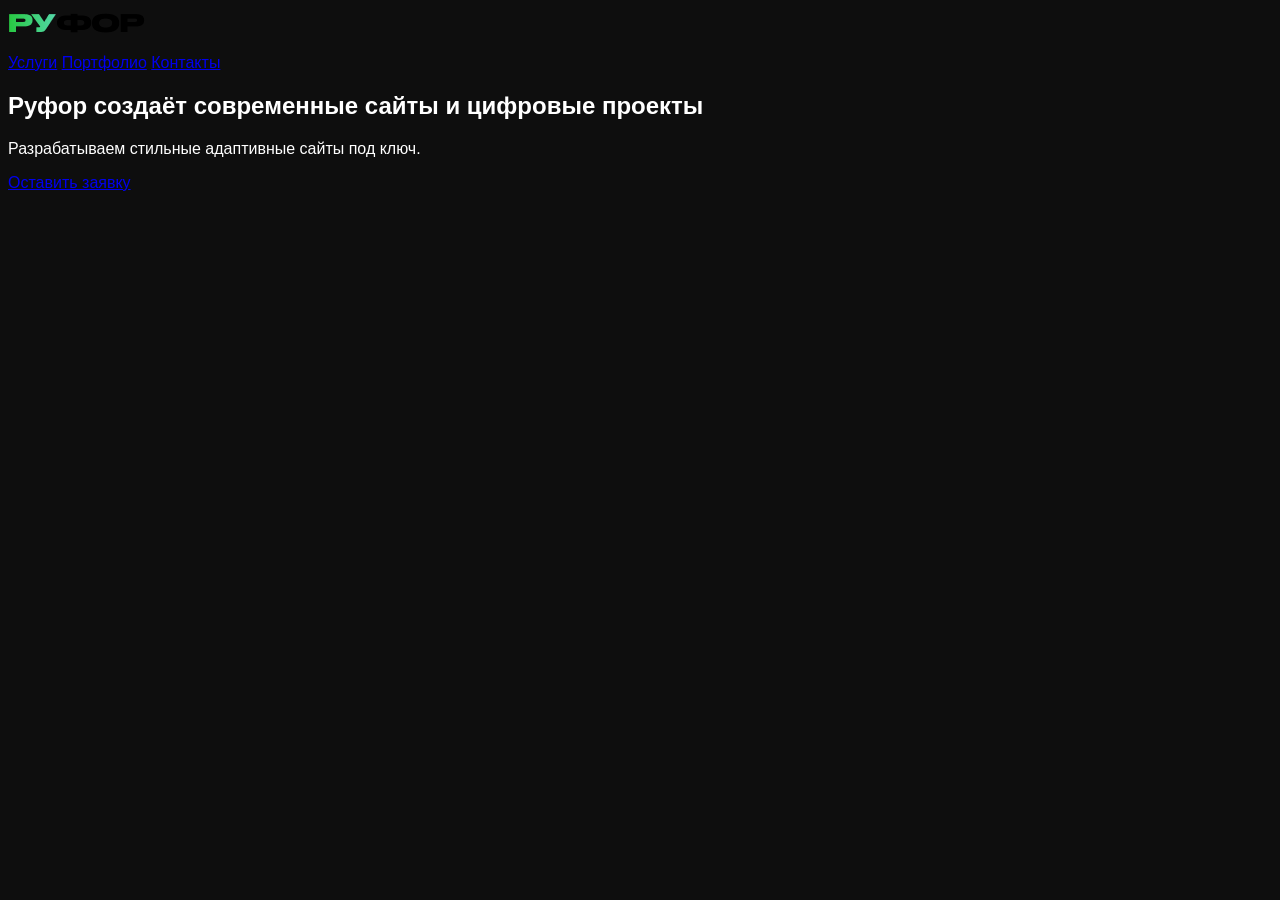
==== index.html @ 761af9a2 "Add files via upload" ====
<!DOCTYPE html>
<html lang="ru">
<head>
    <meta charset="UTF-8">
    <meta name="viewport" content="width=device-width, initial-scale=1.0">
    <title>Руфор — Создание сайтов и проектов</title>
    <link rel="stylesheet" href="styles.css">
</head>
<body>
<header class="header">
    <div class="container header-content">
        <img src="img/logo.png" alt="Logo" class="logo">
        <nav class="nav">
            <a href="#services">Услуги</a>
            <a href="#portfolio">Портфолио</a>
            <a href="#contact">Контакты</a>
        </nav>
    </div>
</header>
<section class="hero">
    <div class="container">
        <h1>Руфор создаёт современные сайты и цифровые проекты</h1>
        <p>Разрабатываем стильные адаптивные сайты под ключ.</p>
        <a href="#contact" class="btn">Оставить заявку</a>
    </div>
</section>
</body>
</html>
---- styles.css ----
body{background:#0e0e0e;color:#fff;font-family:Inter,sans-serif;}
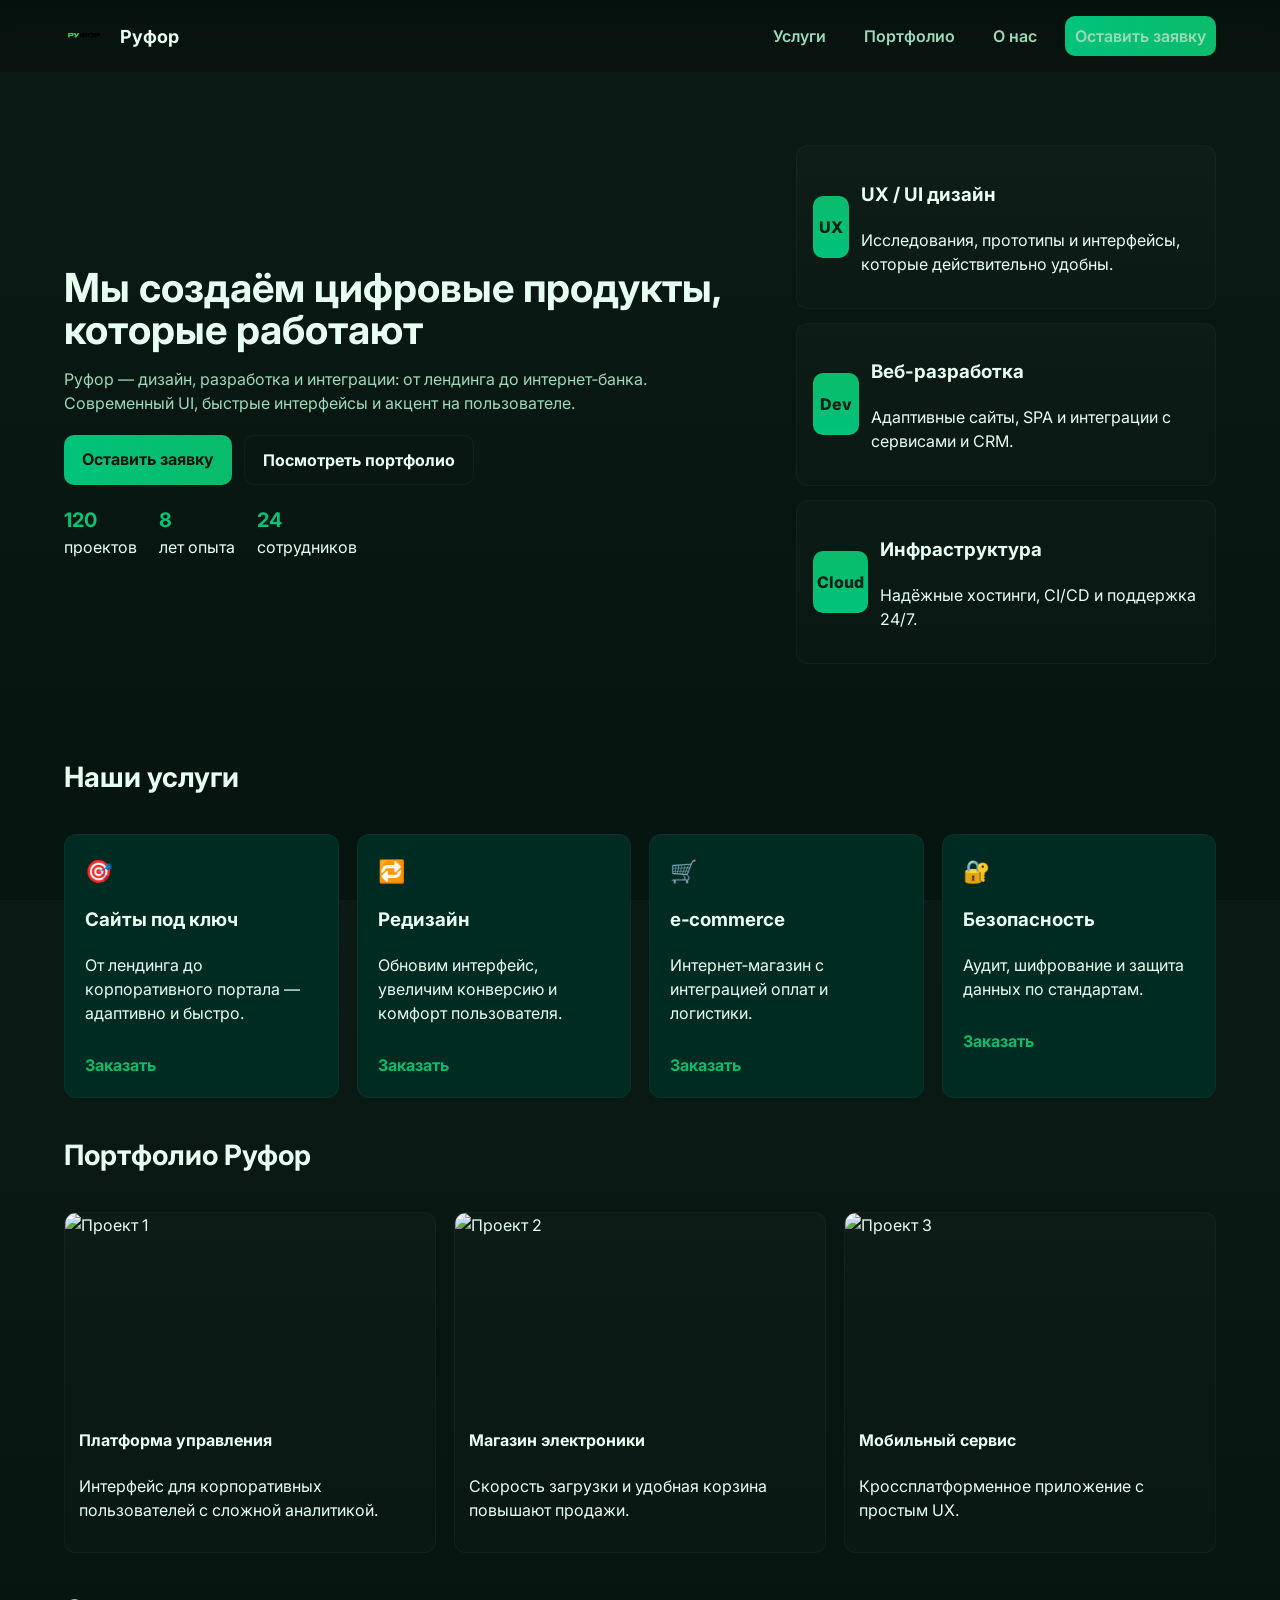
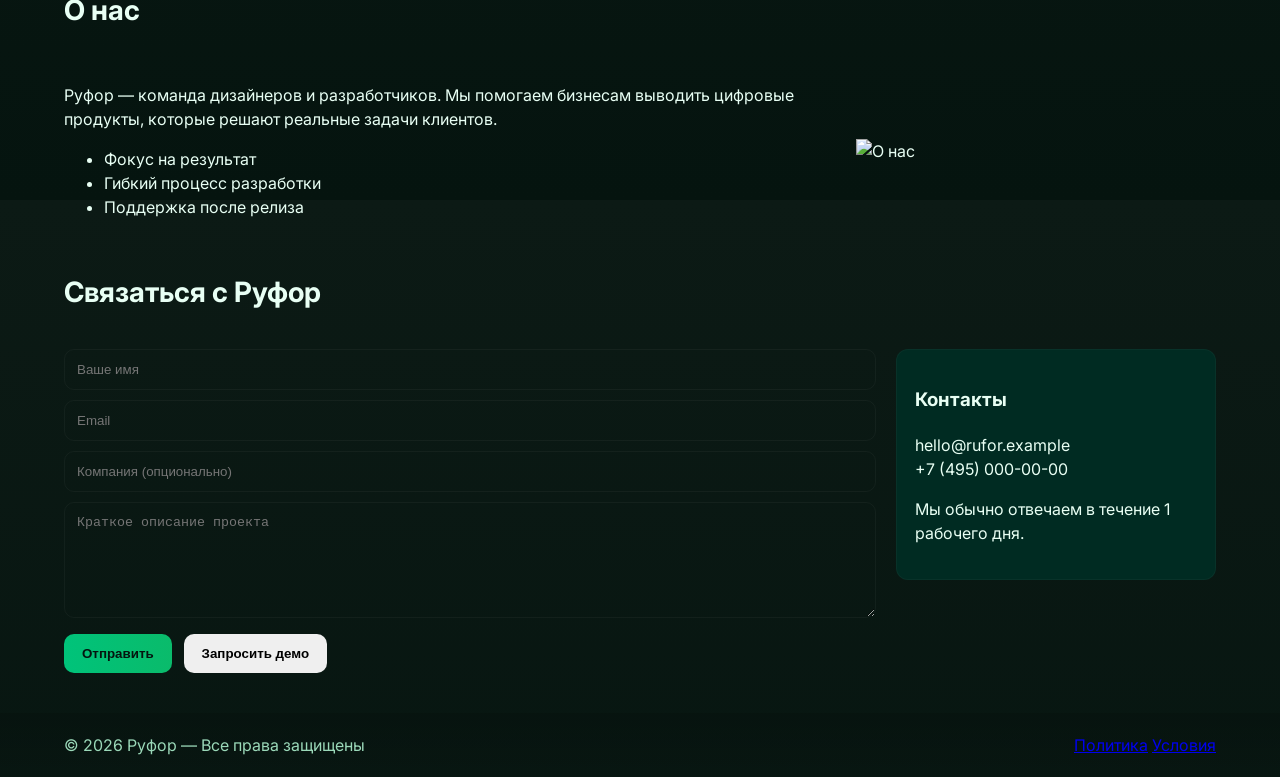
==== commit aa0a590b: "Add files via upload" ====
--- a/index.html
+++ b/index.html
@@ -1,28 +1,197 @@
 <!DOCTYPE html>
 <html lang="ru">
 <head>
-    <meta charset="UTF-8">
-    <meta name="viewport" content="width=device-width, initial-scale=1.0">
-    <title>Руфор — Создание сайтов и проектов</title>
-    <link rel="stylesheet" href="styles.css">
+  <meta charset="utf-8" />
+  <meta name="viewport" content="width=device-width,initial-scale=1" />
+  <title>Руфор — Создание сайтов и цифровых проектов</title>
+
+  <link rel="preconnect" href="https://fonts.gstatic.com" crossorigin>
+  <link href="https://fonts.googleapis.com/css2?family=Inter:wght@300;400;600;700;800&display=swap" rel="stylesheet">
+  <link rel="stylesheet" href="styles.css">
 </head>
 <body>
-<header class="header">
-    <div class="container header-content">
-        <img src="img/logo.png" alt="Logo" class="logo">
-        <nav class="nav">
-            <a href="#services">Услуги</a>
-            <a href="#portfolio">Портфолио</a>
-            <a href="#contact">Контакты</a>
-        </nav>
+  <header class="site-header">
+    <div class="container header-inner">
+      <a class="brand" href="#">
+        <img src="img/logo.svg" alt="Руфор" class="brand-logo">
+        <span class="brand-name">Руфор</span>
+      </a>
+
+      <nav class="nav" id="nav">
+        <a href="#services">Услуги</a>
+        <a href="#portfolio">Портфолио</a>
+        <a href="#about">О нас</a>
+        <a href="#contact" class="nav-cta">Оставить заявку</a>
+      </nav>
+
+      <button class="hamburger" id="hamburger" aria-label="Открыть меню">
+        <span></span><span></span><span></span>
+      </button>
     </div>
-</header>
-<section class="hero">
-    <div class="container">
-        <h1>Руфор создаёт современные сайты и цифровые проекты</h1>
-        <p>Разрабатываем стильные адаптивные сайты под ключ.</p>
-        <a href="#contact" class="btn">Оставить заявку</a>
+  </header>
+
+  <main>
+    <section class="hero">
+      <div class="container hero-grid">
+        <div class="hero-text">
+          <h1>Мы создаём цифровые продукты, которые работают</h1>
+          <p>Руфор — дизайн, разработка и интеграции: от лендинга до интернет‑банка. Современный UI, быстрые интерфейсы и акцент на пользователе.</p>
+          <div class="hero-actions">
+            <a href="#contact" class="btn btn-primary">Оставить заявку</a>
+            <a href="#portfolio" class="btn btn-secondary">Посмотреть портфолио</a>
+          </div>
+
+          <ul class="hero-stats" aria-hidden="true">
+            <li><strong class="stat-num" data-target="120">0</strong><span>проектов</span></li>
+            <li><strong class="stat-num" data-target="8">0</strong><span>лет опыта</span></li>
+            <li><strong class="stat-num" data-target="24">0</strong><span>сотрудников</span></li>
+          </ul>
+        </div>
+
+        <div class="hero-cards">
+          <div class="card card-elevate reveal">
+            <div class="card-media">UX</div>
+            <div class="card-body">
+              <h3>UX / UI дизайн</h3>
+              <p>Исследования, прототипы и интерфейсы, которые действительно удобны.</p>
+            </div>
+          </div>
+
+          <div class="card card-elevate reveal">
+            <div class="card-media">Dev</div>
+            <div class="card-body">
+              <h3>Веб-разработка</h3>
+              <p>Адаптивные сайты, SPA и интеграции с сервисами и CRM.</p>
+            </div>
+          </div>
+
+          <div class="card card-elevate reveal">
+            <div class="card-media">Cloud</div>
+            <div class="card-body">
+              <h3>Инфраструктура</h3>
+              <p>Надёжные хостинги, CI/CD и поддержка 24/7.</p>
+            </div>
+          </div>
+        </div>
+      </div>
+    </section>
+
+    <section id="services" class="services container">
+      <h2 class="section-title">Наши услуги</h2>
+      <div class="services-grid">
+        <article class="feature-card reveal">
+          <div class="feature-icon">🎯</div>
+          <h3>Сайты под ключ</h3>
+          <p>От лендинга до корпоративного портала — адаптивно и быстро.</p>
+          <a class="link-more" href="#contact">Заказать</a>
+        </article>
+
+        <article class="feature-card reveal">
+          <div class="feature-icon">🔁</div>
+          <h3>Редизайн</h3>
+          <p>Обновим интерфейс, увеличим конверсию и комфорт пользователя.</p>
+          <a class="link-more" href="#contact">Заказать</a>
+        </article>
+
+        <article class="feature-card reveal">
+          <div class="feature-icon">🛒</div>
+          <h3>e‑commerce</h3>
+          <p>Интернет‑магазин с интеграцией оплат и логистики.</p>
+          <a class="link-more" href="#contact">Заказать</a>
+        </article>
+
+        <article class="feature-card reveal">
+          <div class="feature-icon">🔐</div>
+          <h3>Безопасность</h3>
+          <p>Аудит, шифрование и защита данных по стандартам.</p>
+          <a class="link-more" href="#contact">Заказать</a>
+        </article>
+      </div>
+    </section>
+
+    <section id="portfolio" class="portfolio container">
+      <h2 class="section-title">Портфолио Руфор</h2>
+      <div class="portfolio-grid">
+        <div class="portfolio-item reveal">
+          <img src="img/portfolio-1.svg" alt="Проект 1">
+          <div class="portfolio-info">
+            <h4>Платформа управления</h4>
+            <p>Интерфейс для корпоративных пользователей с сложной аналитикой.</p>
+          </div>
+        </div>
+
+        <div class="portfolio-item reveal">
+          <img src="img/portfolio-2.svg" alt="Проект 2">
+          <div class="portfolio-info">
+            <h4>Магазин электроники</h4>
+            <p>Скорость загрузки и удобная корзина повышают продажи.</p>
+          </div>
+        </div>
+
+        <div class="portfolio-item reveal">
+          <img src="img/portfolio-3.svg" alt="Проект 3">
+          <div class="portfolio-info">
+            <h4>Мобильный сервис</h4>
+            <p>Кроссплатформенное приложение с простым UX.</p>
+          </div>
+        </div>
+      </div>
+    </section>
+
+    <section id="about" class="about container">
+      <h2 class="section-title">О нас</h2>
+      <div class="about-grid">
+        <div class="about-text reveal">
+          <p>Руфор — команда дизайнеров и разработчиков. Мы помогаем бизнесам выводить цифровые продукты, которые решают реальные задачи клиентов.</p>
+          <ul>
+            <li>Фокус на результат</li>
+            <li>Гибкий процесс разработки</li>
+            <li>Поддержка после релиза</li>
+          </ul>
+        </div>
+        <div class="about-visual reveal">
+          <img src="img/about-visual.svg" alt="О нас">
+        </div>
+      </div>
+    </section>
+
+    <section id="contact" class="contact container">
+      <h2 class="section-title">Связаться с Руфор</h2>
+      <div class="contact-grid">
+        <form class="contact-form" id="contactForm">
+          <div class="row">
+            <input type="text" name="name" placeholder="Ваше имя" required>
+            <input type="email" name="email" placeholder="Email" required>
+          </div>
+          <input type="text" name="company" placeholder="Компания (опционально)">
+          <textarea name="message" rows="6" placeholder="Краткое описание проекта"></textarea>
+          <div class="form-actions">
+            <button class="btn btn-primary" type="submit">Отправить</button>
+            <button class="btn btn-ghost" type="button" id="demoBtn">Запросить демо</button>
+          </div>
+        </form>
+
+        <aside class="contact-aside reveal">
+          <h3>Контакты</h3>
+          <p>hello@rufor.example<br>+7 (495) 000-00-00</p>
+          <p class="muted">Мы обычно отвечаем в течение 1 рабочего дня.</p>
+        </aside>
+      </div>
+    </section>
+  </main>
+
+  <footer class="site-footer">
+    <div class="container footer-inner">
+      <div>© <span id="year"></span> Руфор — Все права защищены</div>
+      <div class="footer-links">
+        <a href="#privacy">Политика</a>
+        <a href="#terms">Условия</a>
+      </div>
     </div>
-</section>
+  </footer>
+
+  <div id="toast" class="toast" aria-live="polite"></div>
+
+  <script src="script.js"></script>
 </body>
-</html>+</html>
--- a/styles.css
+++ b/styles.css
@@ -1 +1,133 @@
-body{background:#0e0e0e;color:#fff;font-family:Inter,sans-serif;}+:root{
+  --bg:#0c1a15;
+  --panel:#002b22;
+  --accent-1:#00c37a;
+  --accent-2:#0abb6b;
+  --glass: rgba(255,255,255,0.04);
+  --muted:#9bd9b9;
+  --text:#e8fff4;
+  --radius:14px;
+  --container:1200px;
+}
+
+*{box-sizing:border-box}
+html,body{height:100%}
+body{
+  margin:0;
+  font-family:Inter,system-ui,-apple-system,"Segoe UI",Roboto,"Helvetica Neue",Arial;
+  background: linear-gradient(180deg,var(--bg) 0%, #05140f 100%);
+  color:var(--text);
+  -webkit-font-smoothing:antialiased;
+  -moz-osx-font-smoothing:grayscale;
+  line-height:1.5;
+}
+
+.container{
+  width:90%;
+  max-width:var(--container);
+  margin:0 auto;
+}
+
+/* Header */
+.site-header{
+  position:sticky;
+  top:0;
+  z-index:60;
+  backdrop-filter: blur(6px);
+  background: linear-gradient(180deg, rgba(2,13,9,0.6), rgba(0,0,0,0.2));
+  border-bottom:1px solid rgba(255,255,255,0.03);
+}
+.header-inner{
+  display:flex;
+  align-items:center;
+  justify-content:space-between;
+  padding:14px 0;
+}
+.brand{display:flex;align-items:center;gap:12px;text-decoration:none;color:var(--text)}
+.brand-logo{width:44px;height:44px}
+.brand-name{font-weight:700;font-size:18px}
+
+/* Nav */
+.nav{display:flex;gap:18px;align-items:center}
+.nav a{color:var(--muted);text-decoration:none;font-weight:600;padding:8px 10px;border-radius:10px}
+.nav a:hover{color:var(--text);background:rgba(255,255,255,0.02)}
+.nav-cta{background:linear-gradient(90deg,var(--accent-1),var(--accent-2));color:#05140f;padding:10px 14px;border-radius:10px}
+
+/* Hamburger */
+.hamburger{display:none;background:none;border:0;padding:8px;cursor:pointer}
+.hamburger span{display:block;width:22px;height:2px;background:var(--text);margin:4px 0;border-radius:2px;opacity:0.9}
+
+/* Hero */
+.hero{padding:72px 0 56px}
+.hero-grid{display:grid;grid-template-columns:1fr 420px;gap:40px;align-items:center}
+.hero-text h1{font-size:40px;line-height:1.05;margin-bottom:14px}
+.hero-text p{color:var(--muted);margin-bottom:20px}
+.hero-actions{display:flex;gap:12px;margin-bottom:20px}
+.btn{display:inline-block;padding:12px 18px;border-radius:10px;text-decoration:none;font-weight:700;cursor:pointer;border:0}
+.btn-primary{background:linear-gradient(90deg,var(--accent-1),var(--accent-2));color:#05140f}
+.btn-secondary{background:transparent;color:var(--text);border:1px solid rgba(255,255,255,0.04)}
+
+/* Stats */
+.hero-stats{display:flex;gap:22px;margin-top:20px;list-style:none;padding:0}
+.hero-stats li{display:flex;flex-direction:column;align-items:flex-start}
+.stat-num{font-size:20px;color:var(--accent-1);display:inline-block}
+
+/* Hero cards */
+.hero-cards{display:flex;flex-direction:column;gap:14px}
+.card{background:linear-gradient(180deg, rgba(255,255,255,0.02), rgba(255,255,255,0.01));padding:16px;border-radius:12px;display:flex;gap:12px;align-items:center;border:1px solid rgba(255,255,255,0.03);transform:translateY(0);transition:transform .35s ease, box-shadow .35s}
+.card:hover{transform:translateY(-8px);box-shadow:0 20px 40px rgba(2,8,6,0.6)}
+.card-media{width:62px;height:62px;border-radius:10px;background:linear-gradient(180deg,var(--accent-2),var(--accent-1));display:flex;align-items:center;justify-content:center;font-weight:800;color:#052117}
+
+/* Sections */
+.section-title{font-size:28px;margin:36px 0}
+.services-grid{display:grid;grid-template-columns:repeat(4,1fr);gap:18px}
+.feature-card{background:var(--panel);padding:20px;border-radius:12px;border:1px solid rgba(255,255,255,0.03)}
+.feature-icon{font-size:22px;margin-bottom:8px}
+.link-more{display:inline-block;margin-top:12px;color:var(--accent-2);text-decoration:none;font-weight:700}
+
+/* Portfolio */
+.portfolio-grid{display:grid;grid-template-columns:repeat(3,1fr);gap:18px}
+.portfolio-item{position:relative;background:linear-gradient(180deg, rgba(255,255,255,0.02), rgba(255,255,255,0.01));padding:0;border-radius:12px;overflow:hidden;border:1px solid rgba(255,255,255,0.03)}
+.portfolio-item img{display:block;width:100%;height:180px;object-fit:cover}
+.portfolio-info{padding:14px}
+
+/* About */
+.about-grid{display:grid;grid-template-columns:1fr 360px;gap:24px;align-items:center}
+.about-visual img{width:100%;height:auto}
+
+/* Contact */
+.contact-grid{display:grid;grid-template-columns:1fr 320px;gap:20px;align-items:start}
+.contact-form input,.contact-form textarea{width:100%;padding:12px;border-radius:10px;border:1px solid rgba(255,255,255,0.04);background:transparent;color:var(--text);margin-bottom:10px}
+.form-actions{display:flex;gap:12px;align-items:center}
+.contact-aside{background:var(--panel);padding:18px;border-radius:12px;border:1px solid rgba(255,255,255,0.03)}
+
+/* Footer */
+.site-footer{padding:20px 0;margin-top:40px;background:linear-gradient(180deg, rgba(0,0,0,0.15), transparent)}
+.footer-inner{display:flex;justify-content:space-between;align-items:center;color:var(--muted)}
+
+/* Toast */
+.toast{position:fixed;right:20px;bottom:20px;background:rgba(0,0,0,0.7);padding:12px 16px;border-radius:10px;color:var(--text);transform:translateY(20px);opacity:0;transition:all .35s}
+
+/* Reveal animations */
+.reveal{opacity:0;transform:translateY(18px);transition:opacity .65s ease, transform .65s ease}
+.reveal.is-visible{opacity:1;transform:translateY(0)}
+
+/* Responsive */
+@media (max-width:1000px){
+  .hero-grid{grid-template-columns:1fr 360px}
+  .services-grid{grid-template-columns:repeat(2,1fr)}
+  .portfolio-grid{grid-template-columns:repeat(2,1fr)}
+  .about-grid{grid-template-columns:1fr}
+  .contact-grid{grid-template-columns:1fr}
+}
+
+@media (max-width:720px){
+  .nav{display:none}
+  .hamburger{display:block}
+  .hero-grid{grid-template-columns:1fr}
+  .hero-cards{flex-direction:row;overflow:auto;padding-bottom:6px}
+  .hero-cards .card{min-width:220px}
+  .services-grid{grid-template-columns:1fr}
+  .portfolio-grid{grid-template-columns:1fr}
+  .brand-name{display:none}
+}
